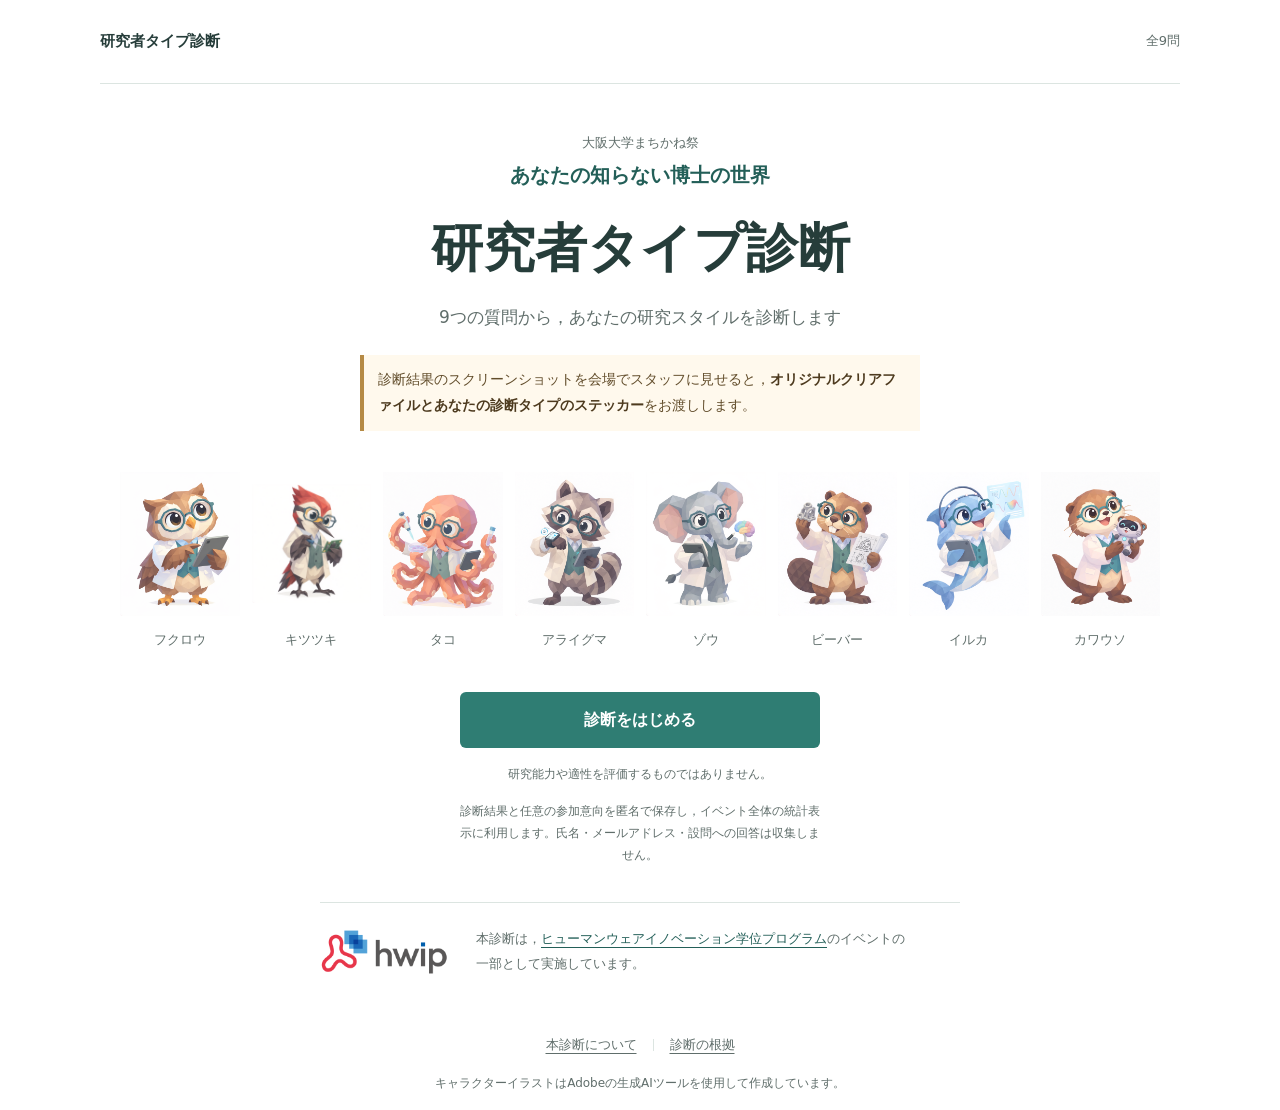
==== index.html @ 33236945 "Add home navigation and venue giveaway notice" ====
<!DOCTYPE html>
<html lang="ja">
  <head>
    <meta charset="UTF-8" />
    <meta name="viewport" content="width=device-width, initial-scale=1" />
    <meta name="description" content="大阪大学まちかね祭「あなたの知らない博士の世界」の研究者タイプ診断。ヒューマンウェアイノベーション学位プログラムのイベントの一部として，9つの質問からあなたの研究スタイルを診断します。" />
    <meta name="theme-color" content="#2f7d73" />
    <title>研究者タイプ診断</title>
    <link rel="stylesheet" href="style.css?v=share2" />
    <script src="config.js?v=humanware-storage1" defer></script>
    <script src="collection.js?v=humanware-storage2" defer></script>
    <script src="script.js?v=share2" defer></script>
  </head>
  <body>
    <a class="skip-link" href="#main-content">本文へ</a>
    <header class="site-header">
      <span class="site-name">研究者タイプ診断</span>
      <span class="header-note">全9問</span>
    </header>
    <main id="main-content" tabindex="-1">
      <section id="start-screen" class="start-screen" aria-labelledby="site-title">
        <div class="start-intro">
          <p class="event-festival">大阪大学まちかね祭</p>
          <p class="event-catch"><span>あなたの知らない</span><span>博士の世界</span></p>
          <h1 id="site-title" tabindex="-1"><span>研究者タイプ</span><span>診断</span></h1>
          <p class="lead"><span>9つの質問から，</span><span>あなたの研究スタイルを診断します</span></p>
          <p class="gift-note">診断結果のスクリーンショットを会場でスタッフに見せると，<strong>オリジナルクリアファイルとあなたの診断タイプのステッカー</strong>をお渡しします。</p>
        </div>
        <div id="character-gallery" class="character-gallery" aria-label="8タイプのキャラクター"></div>
        <div class="start-actions">
          <button class="primary-button" type="button" id="start-button" disabled>診断をはじめる</button>
          <button class="text-button" type="button" id="saved-result-button" hidden>保存した結果を見る</button>
          <p class="quiet-note">研究能力や適性を評価するものではありません。</p>
          <p id="collection-notice" class="quiet-note" hidden>診断結果と任意の参加意向を匿名で保存し，イベント全体の統計表示に利用します。氏名・メールアドレス・設問への回答は収集しません。</p>
        </div>
        <div class="event-affiliation">
          <img class="program-logo" src="assets/images/logo.png" width="800" height="300" alt="ヒューマンウェアイノベーション学位プログラム（HWIP）のロゴ" />
          <p>本診断は，<a href="https://www.hwip.osaka-u.ac.jp/" target="_blank" rel="noopener noreferrer" title="公式サイト（新しいタブで開きます）">ヒューマンウェア<wbr />イノベーション<wbr />学位プログラム</a>のイベントの一部として実施しています。</p>
        </div>
        <noscript><p class="notice">診断にはJavaScriptが必要です。ブラウザの設定で有効にしてください。</p></noscript>
      </section>
      <section id="question-screen" class="question-screen" aria-labelledby="question-title" hidden>
        <div class="question-progress">
          <div class="progress-label"><span>質問</span><span id="question-count">1 / 9</span></div>
          <progress id="question-progress" max="9" value="1" aria-label="質問の進捗"></progress>
        </div>
        <h2 id="question-title" class="question-title" tabindex="-1"></h2>
        <dl id="question-comparison" class="question-comparison" hidden>
          <div class="comparison-item"><dt>A</dt><dd id="statement-a"></dd></div>
          <div class="comparison-item"><dt>B</dt><dd id="statement-b"></dd></div>
        </dl>
        <form id="question-form">
          <fieldset class="answer-fieldset" aria-labelledby="question-title" aria-describedby="question-comparison">
            <legend class="visually-hidden">回答を選択</legend>
            <div id="answer-options" class="answer-options"></div>
          </fieldset>
          <p id="answer-error" class="answer-error" role="alert" hidden>回答を選択してください。</p>
          <div class="question-navigation">
            <button type="button" id="back-button" class="secondary-button">戻る</button>
            <button type="submit" id="next-button" class="primary-button" disabled>次へ</button>
          </div>
        </form>
      </section>
      <section id="interest-screen" class="interest-screen" aria-labelledby="interest-title" hidden>
        <div class="interest-panel">
          <p class="eyebrow">診断結果の前に</p>
          <h2 id="interest-title" tabindex="-1">シンポジウムに来てみたいですか？</h2>
          <p id="interest-note">参加予約・事前登録ではありません。座席の確保をお約束するものではありません。</p>
          <div class="interest-choices" role="group" aria-labelledby="interest-title" aria-describedby="interest-note">
            <button type="button" class="secondary-button" data-interest="yes" aria-pressed="false">行くと思う！</button>
            <button type="button" class="secondary-button" data-interest="no" aria-pressed="false">行かないかも…</button>
          </div>
          <p class="survey-note">回答は任意です。選択するとすぐに診断結果が表示されます。</p>
        </div>
      </section>
      <section id="result-screen" class="result-screen" aria-labelledby="result-title" hidden>
        <div class="result-heading">
          <p class="eyebrow">あなたの研究者タイプ</p>
          <p id="result-code" class="result-code"></p>
          <h2 id="result-title" tabindex="-1"></h2>
          <p class="screenshot-note">シールのお渡し用に，結果を<br />スクリーンショットで保存してください。</p>
        </div>
        <div class="result-body">
          <div class="result-portrait"><img id="result-image" alt="" width="480" height="560" /></div>
          <div class="result-details">
            <p id="result-catch" class="result-catch" hidden></p>
            <p id="result-description" class="result-description"></p>
            <dl id="result-axes" class="result-axes" aria-label="3軸の判定結果"></dl>
            <p class="percentage-note">割合は回答得点から換算した傾向の目安です。能力や適性，診断の確率を表すものではありません。</p>
            <p id="result-storage-status" class="storage-status" role="status"></p>
            <button type="button" id="restart-button" class="secondary-button">もう一度診断する</button>
            <button type="button" id="share-result-button" class="secondary-button">友達に結果をシェア</button>
            <p id="share-status" class="storage-status" role="status" aria-live="polite"></p>
            <button type="button" id="home-button" class="text-button">トップページに戻る</button>
          </div>
        </div>
        <section class="venue-section" aria-labelledby="venue-title">
          <div class="venue-inner">
            <p class="eyebrow">会場でもっと楽しもう</p>
            <h3 id="venue-title">詳しい結果は、会場で。</h3>
            <p>ここでは、あなたのタイプを簡単にご紹介しています。診断結果の詳しい内容は、会場でチェック！</p>
            <p class="gift-note venue-gift-note"><strong>診断結果のスクリーンショットを会場でスタッフに見せると，オリジナルクリアファイルとあなたの診断タイプのステッカーをお渡しします。</strong></p>
            <p>みなさんの研究者タイプの集計結果も，会場で紹介する予定です。</p>
            <p id="collection-status" class="storage-status" role="status" hidden></p>
            <button id="collection-retry" type="button" class="text-button" hidden>保存を再試行</button>
          </div>
        </section>
      </section>
    </main>
    <footer class="site-footer">
      <button class="text-button" type="button" data-about="about-title" disabled>本診断について</button>
      <span class="footer-divider" aria-hidden="true"></span>
      <button class="text-button" type="button" data-about="references-title" disabled>診断の根拠</button>
      <p class="ai-credit">キャラクターイラストはAdobeの生成AIツールを使用して作成しています。</p>
    </footer>
    <dialog id="about-dialog" class="about-dialog" aria-labelledby="about-title">
      <div class="dialog-toolbar">
        <span>本診断について</span>
        <form method="dialog"><button class="secondary-button close-button" autofocus>閉じる</button></form>
      </div>
      <div class="about-content">
        <h2 id="about-title" tabindex="-1">本診断について</h2>
        <p>本診断は，研究活動や個人の行動傾向に関する先行研究の考え方を参考に，本イベントのために独自に作成した研究者タイプ診断です。質問文は，研究経験がなくても場面を想像しやすいように独自に作成しており，原論文の質問文の転載・翻訳や，既存の心理尺度をそのまま使用したものではありません。</p>
        <p>各質問への回答には，中立の選択肢を設けない6件法による評定を採用しています。診断結果は，研究スタイルの傾向を楽しみながら考えるためのものであり，研究能力や研究者としての適性を評価するものではありません。</p>
        <p>この質問文・採点方法・8タイプの分類について，心理尺度としての信頼性・妥当性は検証していません。</p>
        <h3>3つの軸</h3>
        <dl id="about-axes" class="about-axes"></dl>
        <p>計画と試行錯誤，原理追究と社会応用は，どちらも併せ持つことができます。本診断ではイベント用に簡略化し，今回の回答で相対的にどちら寄りかを表示しています。</p>
        <h3>判定方法</h3>
        <p>各軸3問の合計得点で判定します。第1軸のQ2のみ「7 − 回答値」に逆転します。各軸の合計が3〜10点の場合はI・P・F，11〜18点の場合はC・E・Aです。</p>
        <h3>割合の見方</h3>
        <p>各軸の合計得点（3〜18点）を0〜100%に換算しています。C・E・A側の割合は「（合計得点 − 3）÷ 15 × 100」を四捨五入した値，I・P・F側は残りの割合です。例えば10点ならI・P・F側が53%，11点ならC・E・A側が53%になります。</p>
        <p>割合は今回の回答に基づく傾向の目安です。他の参加者との比較，能力・適性の高さ，診断の正しさの確率を示すものではありません。</p>
        <h3>キャラクターについて</h3>
        <p>実際の動物の特徴・習性を参考に，イベント用のキャラクターとして各研究スタイルに対応づけています。動物の習性と研究スタイルが科学的に完全一致するという意味ではありません。</p>
        <p>掲載している8種類の動物キャラクターのイラストは，Adobeの生成AIツールを使用して作成しています。</p>
        <h3>回答の取り扱い</h3>
        <p>採点はこのブラウザ内で行います。診断が終わると3軸の合計得点をこのブラウザに保存し，同じ端末・ブラウザで再び開いたときに結果を表示します。個々の回答や回答途中の内容は保存しません。</p>
        <p>保存するのは最新の診断結果1件です。再診断を途中でやめても，前回の結果は残ります。</p>
        <p>別の端末やブラウザには引き継がれません。ブラウザのデータ削除やプライベートブラウズなどにより，結果が失われることがあります。</p>
        <p id="collection-privacy">診断結果のタイプと3軸の得点は，参加意向とともに個人を特定できない形で保存し，会場内の統計表示に利用します。氏名やメールアドレス等の個人情報は収集しません。</p>
        <section aria-labelledby="references-title">
          <h3 id="references-title" tabindex="-1">診断の根拠・参考文献</h3>
          <p>以下は，質問を考える際に参考にした研究です。本診断の質問文・採点方法・8タイプの分類が，これらの研究で検証されたことを意味するものではありません。</p>
          <ul id="reference-list" class="reference-list"></ul>
        </section>
      </div>
    </dialog>
  </body>
</html>
---- style.css ----
:root {
  color-scheme: light;
  --color-ink: #263d3a;
  --color-muted: #606e6b;
  --color-paper: #ffffff;
  --color-line: #dce5e1;
  /* 暫定の配色。メインカラー決定後はここを変更する。 */
  --color-accent: #2f7d73;
  --color-accent-dark: #235f58;
  --color-accent-light: #eef6f3;
  --color-warm: #faf4ec;
  --color-rose: #f8eef0;
  --color-error: #a23232;
  font-family: "Hiragino Sans", "Yu Gothic", "YuGothic", "Meiryo", system-ui, sans-serif;
  font-size: 16px;
  letter-spacing: 0;
  line-height: 1.7;
  color: var(--color-ink);
  background: var(--color-paper);
}

* {
  box-sizing: border-box;
}

[hidden] {
  display: none !important;
}

body {
  margin: 0;
  min-height: 100vh;
  min-height: 100svh;
  display: flex;
  flex-direction: column;
}

button, input {
  font: inherit;
}

button {
  cursor: pointer;
  touch-action: manipulation;
}

button:disabled {
  cursor: not-allowed;
}

button, h1, h2, h3, p, dd {
  overflow-wrap: anywhere;
}

img {
  display: block;
  max-width: 100%;
}

h1, h2, h3, p, figure, dl, dd {
  margin: 0;
}

:focus-visible {
  outline: 3px solid var(--color-accent);
  outline-offset: 5px;
}

[tabindex="-1"]:focus {
  outline: none;
}

.visually-hidden {
  position: absolute;
  width: 1px;
  height: 1px;
  padding: 0;
  margin: -1px;
  overflow: hidden;
  clip-path: inset(50%);
  white-space: nowrap;
  border: 0;
}

.skip-link {
  position: fixed;
  top: 8px;
  left: 12px;
  z-index: 10;
  transform: translateY(-150%);
  padding: 10px 16px;
  background: white;
  color: var(--color-ink);
}

.skip-link:focus {
  transform: translateY(0);
}

.site-header {
  width: min(100% - 40px, 1080px);
  margin-inline: auto;
  min-height: 72px;
  display: flex;
  align-items: center;
  justify-content: space-between;
  gap: 16px;
  border-bottom: 1px solid var(--color-line);
}

.site-name {
  font-size: 0.9375rem;
  font-weight: 700;
}

.header-note {
  color: var(--color-muted);
  font-size: 0.8125rem;
  white-space: nowrap;
}

main {
  flex: 1;
}

.start-screen {
  width: min(100% - 40px, 1040px);
  margin-inline: auto;
  padding-block: 36px 30px;
  text-align: center;
}

.event-festival {
  color: var(--color-muted);
  font-size: 0.8125rem;
}

.event-catch {
  margin: 4px 0 20px;
  color: var(--color-accent-dark);
  font-size: 1.0625rem;
  font-weight: 700;
  line-height: 1.7;
}

.event-catch span {
  display: inline-block;
}

.event-affiliation {
  display: flex;
  flex-direction: column;
  align-items: center;
  gap: 16px;
  max-width: 640px;
  margin: 28px auto 0;
  padding-top: 24px;
  border-top: 1px solid var(--color-line);
}

.program-logo {
  flex: none;
  width: 128px;
  height: 48px;
  object-fit: contain;
}

.event-affiliation p {
  min-width: 0;
  max-width: 440px;
  color: var(--color-muted);
  font-size: 0.8125rem;
  line-height: 1.9;
}

.event-affiliation a {
  color: var(--color-accent-dark);
  text-underline-offset: 4px;
}

.event-affiliation a:hover {
  text-decoration-thickness: 2px;
}

.eyebrow {
  margin-bottom: 12px;
  color: var(--color-accent-dark);
  font-size: 0.875rem;
  font-weight: 700;
}

h1 {
  font-size: 2rem;
  line-height: 1.4;
  font-weight: 800;
}

h1 span {
  display: inline-block;
}

.lead {
  max-width: 540px;
  margin: 16px auto 0;
  font-size: 1rem;
  color: var(--color-muted);
  line-height: 1.9;
}

.lead span {
  display: block;
}

.gift-note {
  max-width: 560px;
  margin: 22px auto 0;
  padding: 12px 14px;
  border-left: 4px solid #b58a45;
  background: #fff9ed;
  color: #624d2b;
  font-size: 0.875rem;
  line-height: 1.85;
  text-align: left;
}

.gift-note strong {
  color: #4d3a1e;
}

.character-gallery {
  display: grid;
  grid-template-columns: repeat(4, minmax(0, 1fr));
  gap: 20px 8px;
  margin: 28px auto 32px;
}

.character {
  min-width: 0;
}

.character img {
  width: 100%;
  height: auto;
  aspect-ratio: 4 / 5;
  object-fit: contain;
}

.character figcaption {
  margin-top: 6px;
  color: var(--color-muted);
  font-size: 0.75rem;
  line-height: 1.5;
}

.start-actions {
  max-width: 360px;
  margin-inline: auto;
}

.primary-button, .secondary-button {
  min-height: 52px;
  padding: 12px 20px;
  border: 1px solid transparent;
  border-radius: 6px;
  font-weight: 700;
  line-height: 1.5;
  transition: background-color 140ms ease, border-color 140ms ease;
}

.primary-button {
  background: var(--color-accent);
  color: #fff;
}

.primary-button:not(:disabled):hover {
  background: var(--color-accent-dark);
}

.primary-button:disabled {
  background: #e7ece9;
  border-color: #dce3df;
  color: #737e78;
}

.start-actions .primary-button {
  width: 100%;
  min-height: 56px;
}

.secondary-button {
  border-color: var(--color-line);
  background: white;
  color: var(--color-ink);
}

.secondary-button:hover {
  background: var(--color-accent-light);
  border-color: var(--color-accent);
}

.quiet-note {
  margin-top: 16px;
  color: var(--color-muted);
  font-size: 0.75rem;
  line-height: 1.8;
}

.notice {
  margin-top: 20px;
  color: var(--color-error);
}

.question-screen {
  width: min(100% - 40px, 600px);
  margin: 28px auto 40px;
}

.question-progress {
  margin-bottom: 24px;
}

.progress-label {
  display: flex;
  justify-content: space-between;
  gap: 16px;
  margin-bottom: 10px;
  font-size: 0.875rem;
  color: var(--color-muted);
}

#question-count {
  font-variant-numeric: tabular-nums;
  color: var(--color-accent-dark);
  font-weight: 700;
}

progress {
  appearance: none;
  display: block;
  width: 100%;
  height: 5px;
  overflow: hidden;
  border: 0;
  border-radius: 0;
  background: #e9efec;
  color: var(--color-accent);
}

progress::-webkit-progress-bar {
  background: #e9efec;
}

progress::-webkit-progress-value {
  background: var(--color-accent);
}

progress::-moz-progress-bar {
  background: var(--color-accent);
}

.question-title {
  font-size: 1.1875rem;
  line-height: 1.85;
  font-weight: 700;
  margin-bottom: 24px;
  text-wrap: balance;
}

.question-comparison {
  display: grid;
  gap: 14px;
  padding: 18px 0;
  margin: -6px 0 24px;
  border-block: 1px solid var(--color-line);
}

.comparison-item {
  display: grid;
  grid-template-columns: 28px minmax(0, 1fr);
  gap: 12px;
  align-items: start;
}

.comparison-item dt {
  display: grid;
  place-items: center;
  width: 28px;
  min-height: 28px;
  background: var(--color-accent-light);
  color: var(--color-accent-dark);
  font-size: 0.875rem;
  font-weight: 800;
}

.comparison-item:nth-child(2) dt {
  background: var(--color-rose);
  color: #7e465a;
}

.comparison-item dd {
  font-size: 0.9375rem;
  line-height: 1.85;
}

.answer-fieldset {
  border: 0;
  margin: 0;
  padding: 0;
  min-width: 0;
}

.answer-options {
  display: grid;
  gap: 8px;
}

.answer-option {
  position: relative;
  display: grid;
  grid-template-columns: 18px 14px minmax(0, 1fr) 36px;
  align-items: center;
  gap: 10px;
  min-height: 54px;
  padding: 11px 14px;
  border: 1px solid var(--color-line);
  border-radius: 6px;
  cursor: pointer;
  background: white;
}

.answer-option:hover {
  border-color: var(--color-accent);
}

.answer-option:has(input:checked) {
  border-color: var(--color-accent);
  box-shadow: inset 0 0 0 1px var(--color-accent);
  background: var(--color-accent-light);
}

.answer-option:has(input:focus-visible) {
  outline: 3px solid var(--color-accent);
  outline-offset: 3px;
}

.answer-option input {
  width: 18px;
  height: 18px;
  margin: 0;
  accent-color: var(--color-accent);
}

.answer-option input:focus-visible {
  outline: none;
}

.answer-value {
  color: var(--color-muted);
  font-size: 0.8125rem;
  font-variant-numeric: tabular-nums;
}

.answer-label {
  font-size: 0.9375rem;
  line-height: 1.6;
}

.answer-state {
  visibility: hidden;
  color: var(--color-accent-dark);
  font-size: 0.6875rem;
  font-weight: 700;
}

input:checked ~ .answer-state {
  visibility: visible;
}

.answer-error {
  margin-top: 14px;
  color: var(--color-error);
}

.question-navigation {
  display: grid;
  grid-template-columns: minmax(0, 1fr) minmax(0, 1.5fr);
  gap: 12px;
  margin-top: 24px;
}

.interest-screen {
  min-height: min(72vh, 620px);
  display: grid;
  place-items: center;
  padding: 40px 20px;
  background: var(--color-warm);
  border-block: 1px solid #eee6d9;
}

.interest-panel {
  width: min(100%, 560px);
  text-align: center;
}

.interest-panel h2 {
  margin-top: 8px;
  font-size: clamp(1.4rem, 6vw, 2rem);
  line-height: 1.5;
}

.interest-panel > p:not(.eyebrow) {
  margin-top: 16px;
  color: var(--color-muted);
  line-height: 1.8;
}

.interest-panel .interest-choices {
  margin-top: 28px;
}

.interest-panel .survey-note {
  margin-top: 14px;
  font-size: 0.8125rem;
}

.result-screen {
  padding-top: 28px;
}

.result-heading {
  padding-inline: 20px;
  text-align: center;
}

.result-heading .eyebrow {
  margin-bottom: 6px;
}

.result-code {
  color: var(--color-accent-dark);
  font-size: 1.0625rem;
  font-weight: 700;
}

.result-heading h2 {
  font-size: 1.75rem;
  line-height: 1.5;
  margin-top: 2px;
}

.result-body {
  width: min(100% - 40px, 880px);
  margin: 12px auto 36px;
}

.result-portrait {
  width: min(100%, 280px);
  margin-inline: auto;
}

.result-portrait img {
  width: 100%;
  height: auto;
  aspect-ratio: 6 / 7;
  object-fit: contain;
}

.result-details {
  max-width: 460px;
  margin-inline: auto;
}

.result-description {
  margin-top: 16px;
  font-size: 1.0625rem;
  line-height: 1.9;
}

.result-catch {
  margin-top: 16px;
  font-size: 1.125rem;
  font-weight: 700;
}

.result-axes {
  display: grid;
  gap: 16px;
  margin: 24px 0 16px;
}

.axis-label {
  margin-bottom: 7px;
  font-size: 0.75rem;
  color: var(--color-muted);
}

.axis-poles {
  display: grid;
  grid-template-columns: repeat(2, minmax(0, 1fr));
  gap: 8px;
}

.axis-pole {
  display: grid;
  grid-template-columns: auto minmax(0, 1fr) auto;
  align-items: center;
  gap: 4px;
  min-height: 44px;
  padding: 8px;
  background: #f5f6f5;
  border: 1px solid transparent;
  color: var(--color-muted);
  font-size: 0.8125rem;
}

.axis-pole.is-selected {
  color: var(--color-accent-dark);
  border-color: var(--color-accent);
  background: var(--color-accent-light);
  font-weight: 700;
}

.axis-code {
  font-size: 0.875rem;
}

.axis-percent {
  font-size: 0.875rem;
  font-variant-numeric: tabular-nums;
  white-space: nowrap;
}

.axis-bar {
  position: relative;
  display: flex;
  height: 8px;
  margin-top: 8px;
  overflow: hidden;
  background: var(--color-line);
}

.axis-bar::after {
  content: "";
  position: absolute;
  left: 50%;
  top: 0;
  width: 2px;
  height: 100%;
  background: white;
  transform: translateX(-50%);
}

.axis-segment {
  position: absolute;
  top: 0;
  height: 100%;
  background: #d9e2df;
}

.axis-segment.is-selected {
  background: var(--color-accent);
}

.percentage-note {
  margin-bottom: 24px;
  color: var(--color-muted);
  font-size: 0.75rem;
  line-height: 1.8;
}

.result-details > button {
  width: 100%;
}

.storage-status {
  margin: 0 0 12px;
  color: var(--color-muted);
  font-size: 0.8125rem;
  line-height: 1.8;
}

.storage-status.is-error {
  color: var(--color-error);
}

#saved-result-button {
  display: block;
  margin: 8px auto 0;
}

.venue-section {
  padding: 30px 20px 34px;
  background: var(--color-warm);
  border-block: 1px solid #eee6d9;
}

.venue-inner {
  max-width: 680px;
  margin-inline: auto;
}

.venue-section .eyebrow {
  color: #806335;
  font-size: 0.75rem;
  margin-bottom: 6px;
}

.venue-section h3 {
  font-size: 1.25rem;
  line-height: 1.6;
  margin-bottom: 14px;
}

.venue-section p:not(.eyebrow) {
  font-size: 0.9375rem;
  line-height: 1.9;
}

.venue-section p + p {
  margin-top: 12px;
}

.venue-section .venue-gift-note {
  margin-top: 18px;
}

.symposium-interest {
  margin-top: 28px;
  padding-top: 24px;
  border-top: 1px solid #e2d9cd;
}

.symposium-interest h4 {
  margin: 0 0 10px;
  font-size: 1.0625rem;
}

.screenshot-note {
  max-width: 460px;
  margin: 12px auto 0;
  font-size: 0.8125rem;
  color: var(--color-muted);
}

.interest-choices {
  display: grid;
  grid-template-columns: repeat(2, minmax(0, 1fr));
  gap: 12px;
  margin-top: 20px;
}

.interest-choices button {
  padding-inline: 8px;
  font-size: 0.9375rem;
}

.interest-choices button[aria-pressed="true"] {
  background: var(--color-accent-light);
  border-color: var(--color-accent);
  box-shadow: inset 0 0 0 1px var(--color-accent);
}

.interest-choices button:disabled {
  opacity: 0.65;
}

#collection-status {
  margin-top: 16px;
}

.venue-section .survey-note {
  margin-top: 8px;
  color: var(--color-muted);
  font-size: 0.75rem;
}

.site-footer {
  min-height: 88px;
  display: flex;
  flex-wrap: wrap;
  justify-content: center;
  align-items: center;
  gap: 6px 14px;
  padding: 16px 20px;
}

.text-button {
  min-height: 44px;
  border: 0;
  padding: 8px 2px;
  color: var(--color-muted);
  background: transparent;
  font-size: 0.8125rem;
  text-decoration: underline;
  text-underline-offset: 4px;
}

.ai-credit {
  flex-basis: 100%;
  margin: 0;
  color: var(--color-muted);
  font-size: 0.75rem;
  line-height: 1.8;
  text-align: center;
}

.text-button:hover {
  color: var(--color-accent-dark);
}

.footer-divider {
  width: 1px;
  height: 12px;
  background: var(--color-line);
}

.dialog-open {
  overflow: hidden;
}

.about-dialog {
  width: min(100% - 24px, 720px);
  max-height: calc(100% - 40px);
  max-height: calc(100dvh - 40px);
  border: 1px solid var(--color-line);
  border-radius: 8px;
  padding: 0;
  color: var(--color-ink);
  background: white;
  overscroll-behavior: contain;
  scroll-padding-top: 84px;
}

.about-dialog::backdrop {
  background: rgb(27 42 39 / 45%);
}

.dialog-toolbar {
  position: sticky;
  top: 0;
  z-index: 1;
  display: flex;
  align-items: center;
  justify-content: space-between;
  gap: 16px;
  padding: 12px 20px;
  border-bottom: 1px solid var(--color-line);
  background: white;
  font-size: 0.875rem;
  font-weight: 700;
}

.close-button {
  min-height: 44px;
  padding: 8px 14px;
  font-size: 0.875rem;
}

.about-content {
  padding: 24px 20px 32px;
}

.about-content h2 {
  font-size: 1.375rem;
  line-height: 1.6;
  margin-bottom: 18px;
}

.about-content h3 {
  font-size: 1.0625rem;
  margin: 28px 0 12px;
}

.about-content p, .about-axes {
  font-size: 0.9375rem;
  line-height: 1.95;
}

.about-content p + p {
  margin-top: 16px;
}

.about-axes {
  display: grid;
  gap: 18px;
}

.about-axes dt {
  font-weight: 700;
  margin-bottom: 4px;
}

.about-axes dd + dd {
  margin-top: 6px;
}

.reference-list {
  margin: 18px 0 0;
  padding: 0;
  list-style: none;
}

.reference-list li {
  padding-block: 16px;
  border-top: 1px solid var(--color-line);
  overflow-wrap: anywhere;
}

.reference-axis {
  color: var(--color-accent-dark);
  font-size: 0.8125rem;
  font-weight: 700;
}

.reference-list p {
  margin-top: 6px;
  font-size: 0.875rem;
}

.reference-link {
  display: inline-flex;
  align-items: center;
  min-height: 44px;
  color: var(--color-accent-dark);
  font-size: 0.8125rem;
  text-underline-offset: 4px;
}

@media (min-width: 720px) {
  .site-header {
    min-height: 84px;
  }

  .start-screen {
    padding-top: 48px;
  }

  .event-catch {
    font-size: 1.25rem;
  }

  .event-affiliation {
    flex-direction: row;
    gap: 28px;
    margin-top: 36px;
    text-align: left;
  }

  h1 {
    font-size: 3.25rem;
  }

  .lead {
    font-size: 1.0625rem;
  }

  .lead span {
    display: inline;
  }

  .character-gallery {
    grid-template-columns: repeat(8, minmax(0, 1fr));
    gap: 12px;
    margin-block: 38px 42px;
  }

  .character figcaption {
    font-size: 0.8125rem;
    margin-top: 12px;
  }

  .question-screen {
    margin-top: 40px;
  }

  .question-title {
    font-size: 1.375rem;
  }

  .answer-label {
    font-size: 1rem;
  }

  .result-screen {
    padding-top: 36px;
  }

  .result-heading h2 {
    font-size: 2rem;
  }

  .result-body {
    display: grid;
    grid-template-columns: minmax(0, 1fr) minmax(0, 1fr);
    gap: 48px;
    align-items: center;
    margin-block: 24px 48px;
  }

  .result-portrait {
    width: 100%;
    max-width: 380px;
  }

  .result-description {
    margin-top: 0;
  }

  .venue-section {
    padding-block: 36px;
  }

  .about-content {
    padding: 28px 36px 40px;
  }
}

@media (prefers-reduced-motion: reduce) {
  *, *::before, *::after {
    transition: none !important;
  }
}
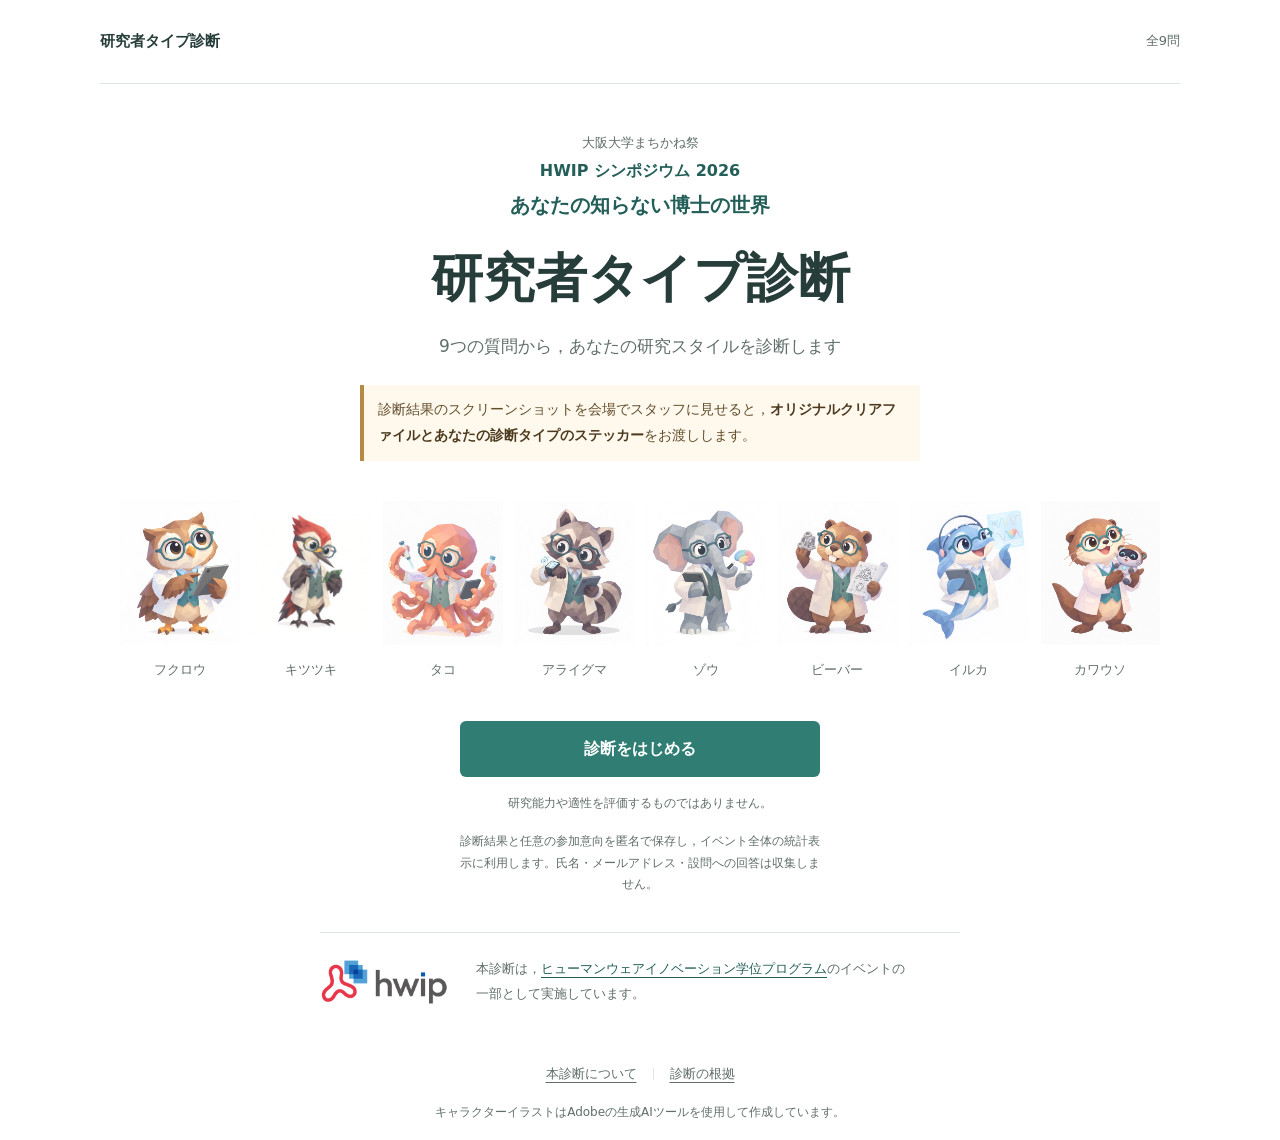
==== commit 778335a5: "Add HWIP symposium title to home" ====
--- a/index.html
+++ b/index.html
@@ -6,7 +6,7 @@
     <meta name="description" content="大阪大学まちかね祭「あなたの知らない博士の世界」の研究者タイプ診断。ヒューマンウェアイノベーション学位プログラムのイベントの一部として，9つの質問からあなたの研究スタイルを診断します。" />
     <meta name="theme-color" content="#2f7d73" />
     <title>研究者タイプ診断</title>
-    <link rel="stylesheet" href="style.css?v=share2" />
+    <link rel="stylesheet" href="style.css?v=share3" />
     <script src="config.js?v=humanware-storage1" defer></script>
     <script src="collection.js?v=humanware-storage2" defer></script>
     <script src="script.js?v=share2" defer></script>
@@ -21,6 +21,7 @@
       <section id="start-screen" class="start-screen" aria-labelledby="site-title">
         <div class="start-intro">
           <p class="event-festival">大阪大学まちかね祭</p>
+          <p class="event-title">HWIP シンポジウム 2026</p>
           <p class="event-catch"><span>あなたの知らない</span><span>博士の世界</span></p>
           <h1 id="site-title" tabindex="-1"><span>研究者タイプ</span><span>診断</span></h1>
           <p class="lead"><span>9つの質問から，</span><span>あなたの研究スタイルを診断します</span></p>
--- a/style.css
+++ b/style.css
@@ -135,6 +135,14 @@
   font-size: 0.8125rem;
 }
 
+.event-title {
+  margin-top: 4px;
+  color: var(--color-accent-dark);
+  font-size: 1rem;
+  font-weight: 800;
+  line-height: 1.6;
+}
+
 .event-catch {
   margin: 4px 0 20px;
   color: var(--color-accent-dark);
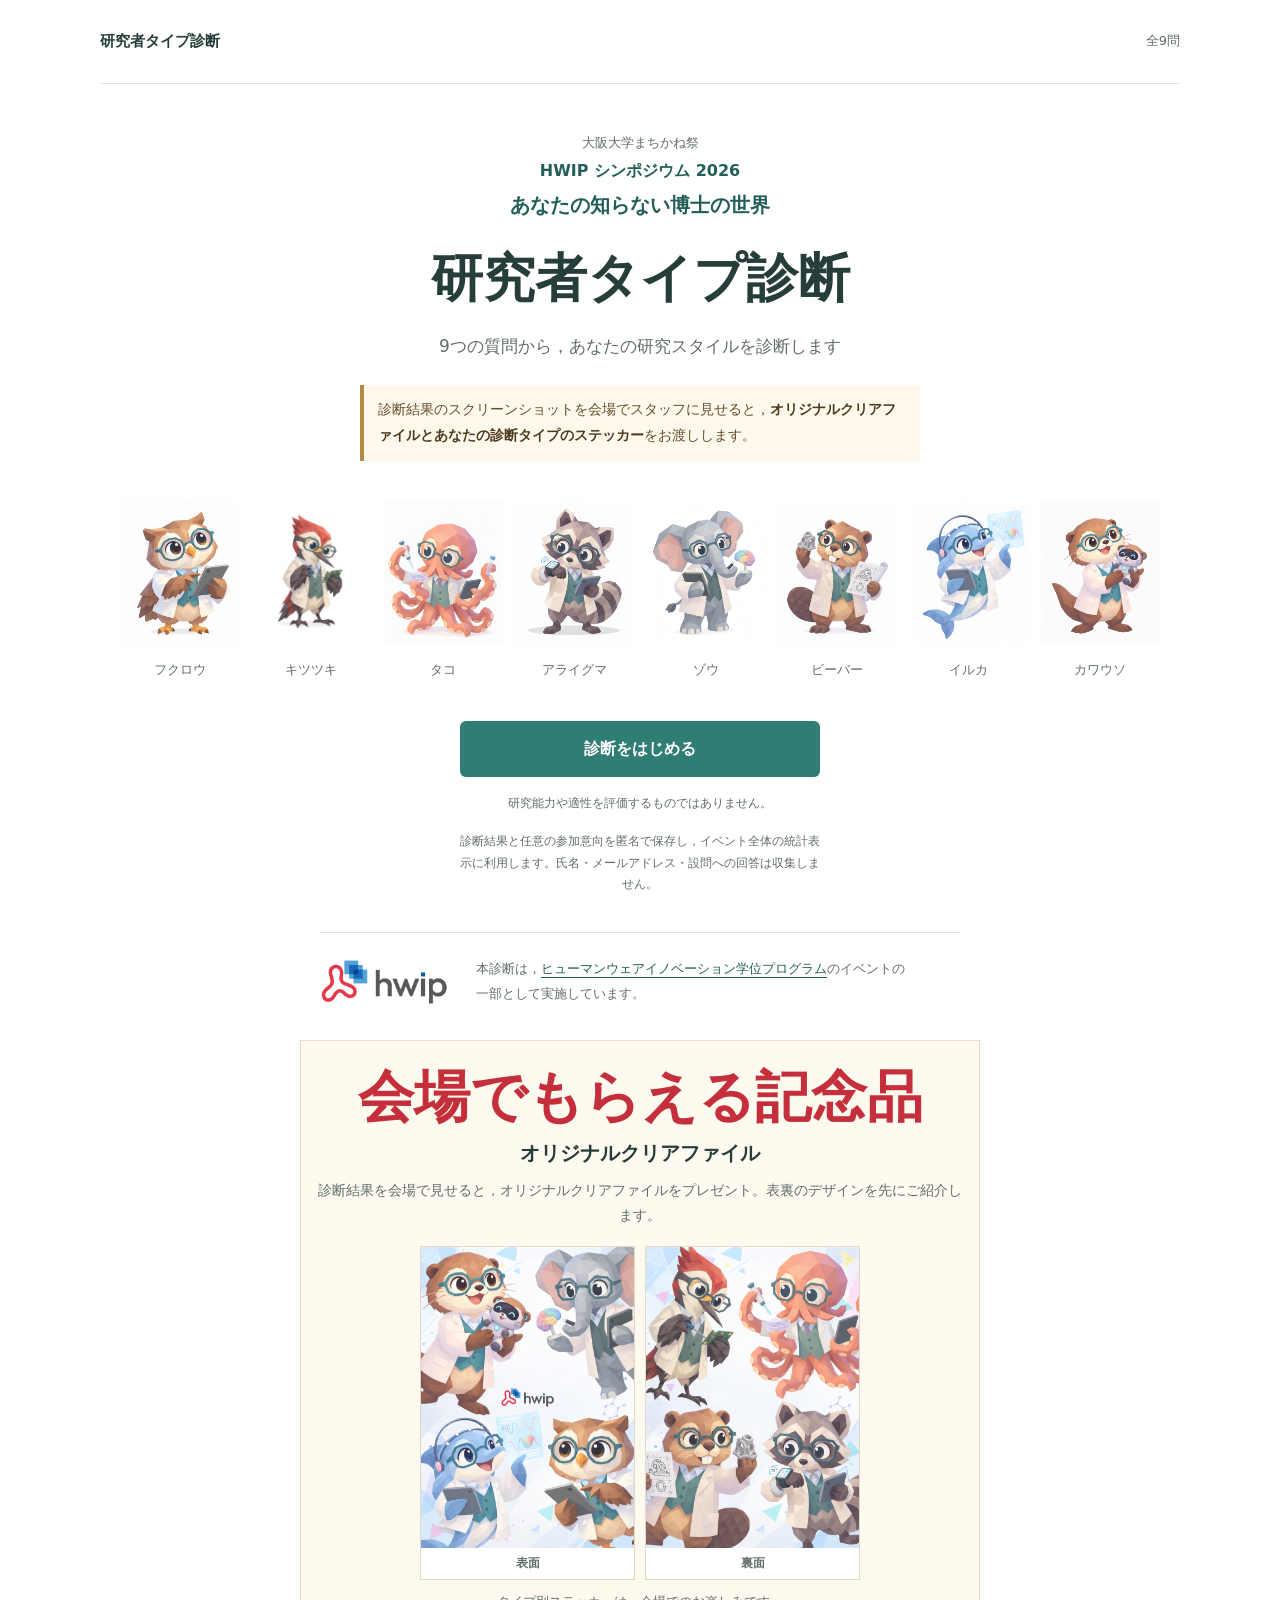
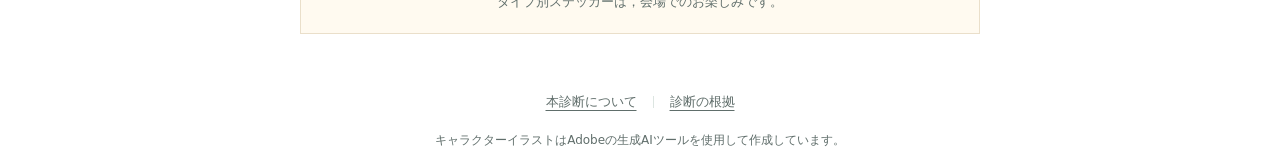
==== commit 9614ebaf: "Highlight clear file and symposium links" ====
--- a/index.html
+++ b/index.html
@@ -6,7 +6,7 @@
     <meta name="description" content="大阪大学まちかね祭「あなたの知らない博士の世界」の研究者タイプ診断。ヒューマンウェアイノベーション学位プログラムのイベントの一部として，9つの質問からあなたの研究スタイルを診断します。" />
     <meta name="theme-color" content="#2f7d73" />
     <title>研究者タイプ診断</title>
-    <link rel="stylesheet" href="style.css?v=share3" />
+    <link rel="stylesheet" href="style.css?v=share4-file" />
     <script src="config.js?v=humanware-storage1" defer></script>
     <script src="collection.js?v=humanware-storage2" defer></script>
     <script src="script.js?v=share2" defer></script>
@@ -38,6 +38,22 @@
           <img class="program-logo" src="assets/images/logo.png" width="800" height="300" alt="ヒューマンウェアイノベーション学位プログラム（HWIP）のロゴ" />
           <p>本診断は，<a href="https://www.hwip.osaka-u.ac.jp/" target="_blank" rel="noopener noreferrer" title="公式サイト（新しいタブで開きます）">ヒューマンウェア<wbr />イノベーション<wbr />学位プログラム</a>のイベントの一部として実施しています。</p>
         </div>
+        <section class="file-showcase" aria-labelledby="file-showcase-title">
+          <p class="eyebrow">会場でもらえる記念品</p>
+          <h2 id="file-showcase-title">オリジナルクリアファイル</h2>
+          <p>診断結果を会場で見せると，オリジナルクリアファイルをプレゼント。表裏のデザインを先にご紹介します。</p>
+          <div class="file-showcase-visuals">
+            <figure>
+              <img src="assets/images/file_omote.png" alt="オリジナルクリアファイル 表面" width="1414" height="2000" />
+              <figcaption>表面</figcaption>
+            </figure>
+            <figure>
+              <img src="assets/images/file_ura.png" alt="オリジナルクリアファイル 裏面" width="1414" height="2000" />
+              <figcaption>裏面</figcaption>
+            </figure>
+          </div>
+          <p class="file-showcase-note">タイプ別ステッカーは，会場でのお楽しみです。</p>
+        </section>
         <noscript><p class="notice">診断にはJavaScriptが必要です。ブラウザの設定で有効にしてください。</p></noscript>
       </section>
       <section id="question-screen" class="question-screen" aria-labelledby="question-title" hidden>
@@ -98,7 +114,8 @@
         <section class="venue-section" aria-labelledby="venue-title">
           <div class="venue-inner">
             <p class="eyebrow">会場でもっと楽しもう</p>
-            <h3 id="venue-title">詳しい結果は、会場で。</h3>
+          <h3 id="venue-title">詳しい結果は、会場で。</h3>
+          <a class="event-link" href="https://www.hwip.osaka-u.ac.jp/symposium2026/"><span>HWIPシンポジウム2026 特設ページを見る</span><span aria-hidden="true">→</span></a>
             <p>ここでは、あなたのタイプを簡単にご紹介しています。診断結果の詳しい内容は、会場でチェック！</p>
             <p class="gift-note venue-gift-note"><strong>診断結果のスクリーンショットを会場でスタッフに見せると，オリジナルクリアファイルとあなたの診断タイプのステッカーをお渡しします。</strong></p>
             <p>みなさんの研究者タイプの集計結果も，会場で紹介する予定です。</p>
--- a/style.css
+++ b/style.css
@@ -190,6 +190,67 @@
   text-decoration-thickness: 2px;
 }
 
+.file-showcase {
+  max-width: 680px;
+  margin: 34px auto 0;
+  padding: 24px 16px 20px;
+  border: 1px solid #eadfca;
+  background: #fffaf0;
+  text-align: center;
+}
+
+.file-showcase .eyebrow {
+  margin-bottom: 8px;
+  color: #c52f3b;
+  font-size: clamp(2.25rem, 9vw, 3.5rem);
+  line-height: 1.15;
+  letter-spacing: 0;
+}
+
+.file-showcase h2 {
+  font-size: 1.25rem;
+  line-height: 1.5;
+}
+
+.file-showcase > p:not(.eyebrow) {
+  margin: 10px auto 0;
+  color: var(--color-muted);
+  font-size: 0.875rem;
+  line-height: 1.8;
+}
+
+.file-showcase-visuals {
+  display: grid;
+  grid-template-columns: repeat(2, minmax(0, 1fr));
+  gap: 10px;
+  max-width: 440px;
+  margin: 18px auto 0;
+}
+
+.file-showcase-visuals figure {
+  min-width: 0;
+  margin: 0;
+  border: 1px solid #e5d9c6;
+  background: white;
+}
+
+.file-showcase-visuals img {
+  display: block;
+  width: 100%;
+  height: auto;
+}
+
+.file-showcase-visuals figcaption {
+  padding: 5px 4px;
+  color: var(--color-muted);
+  font-size: 0.75rem;
+  font-weight: 700;
+}
+
+.file-showcase-note {
+  font-size: 0.8125rem !important;
+}
+
 .eyebrow {
   margin-bottom: 12px;
   color: var(--color-accent-dark);
@@ -717,6 +778,43 @@
   font-size: 1.25rem;
   line-height: 1.6;
   margin-bottom: 14px;
+}
+
+.event-link {
+  display: flex;
+  align-items: center;
+  justify-content: space-between;
+  gap: 12px;
+  min-height: 58px;
+  margin: 18px 0 20px;
+  padding: 14px 18px;
+  border: 2px solid var(--color-accent-dark);
+  border-radius: 8px;
+  color: white;
+  background: var(--color-accent);
+  font-size: 1rem;
+  font-weight: 800;
+  text-decoration: none;
+  box-shadow: 0 4px 0 rgb(47 125 115 / 22%);
+  transition: transform 160ms ease, background-color 160ms ease, box-shadow 160ms ease;
+}
+
+.event-link:hover {
+  color: white;
+  background: var(--color-accent-dark);
+  transform: translateY(-2px);
+  box-shadow: 0 6px 0 rgb(47 125 115 / 22%);
+}
+
+.event-link:focus-visible {
+  outline: 3px solid #d6a944;
+  outline-offset: 3px;
+}
+
+.event-link span:last-child {
+  flex: 0 0 auto;
+  font-size: 1.5rem;
+  line-height: 1;
 }
 
 .venue-section p:not(.eyebrow) {
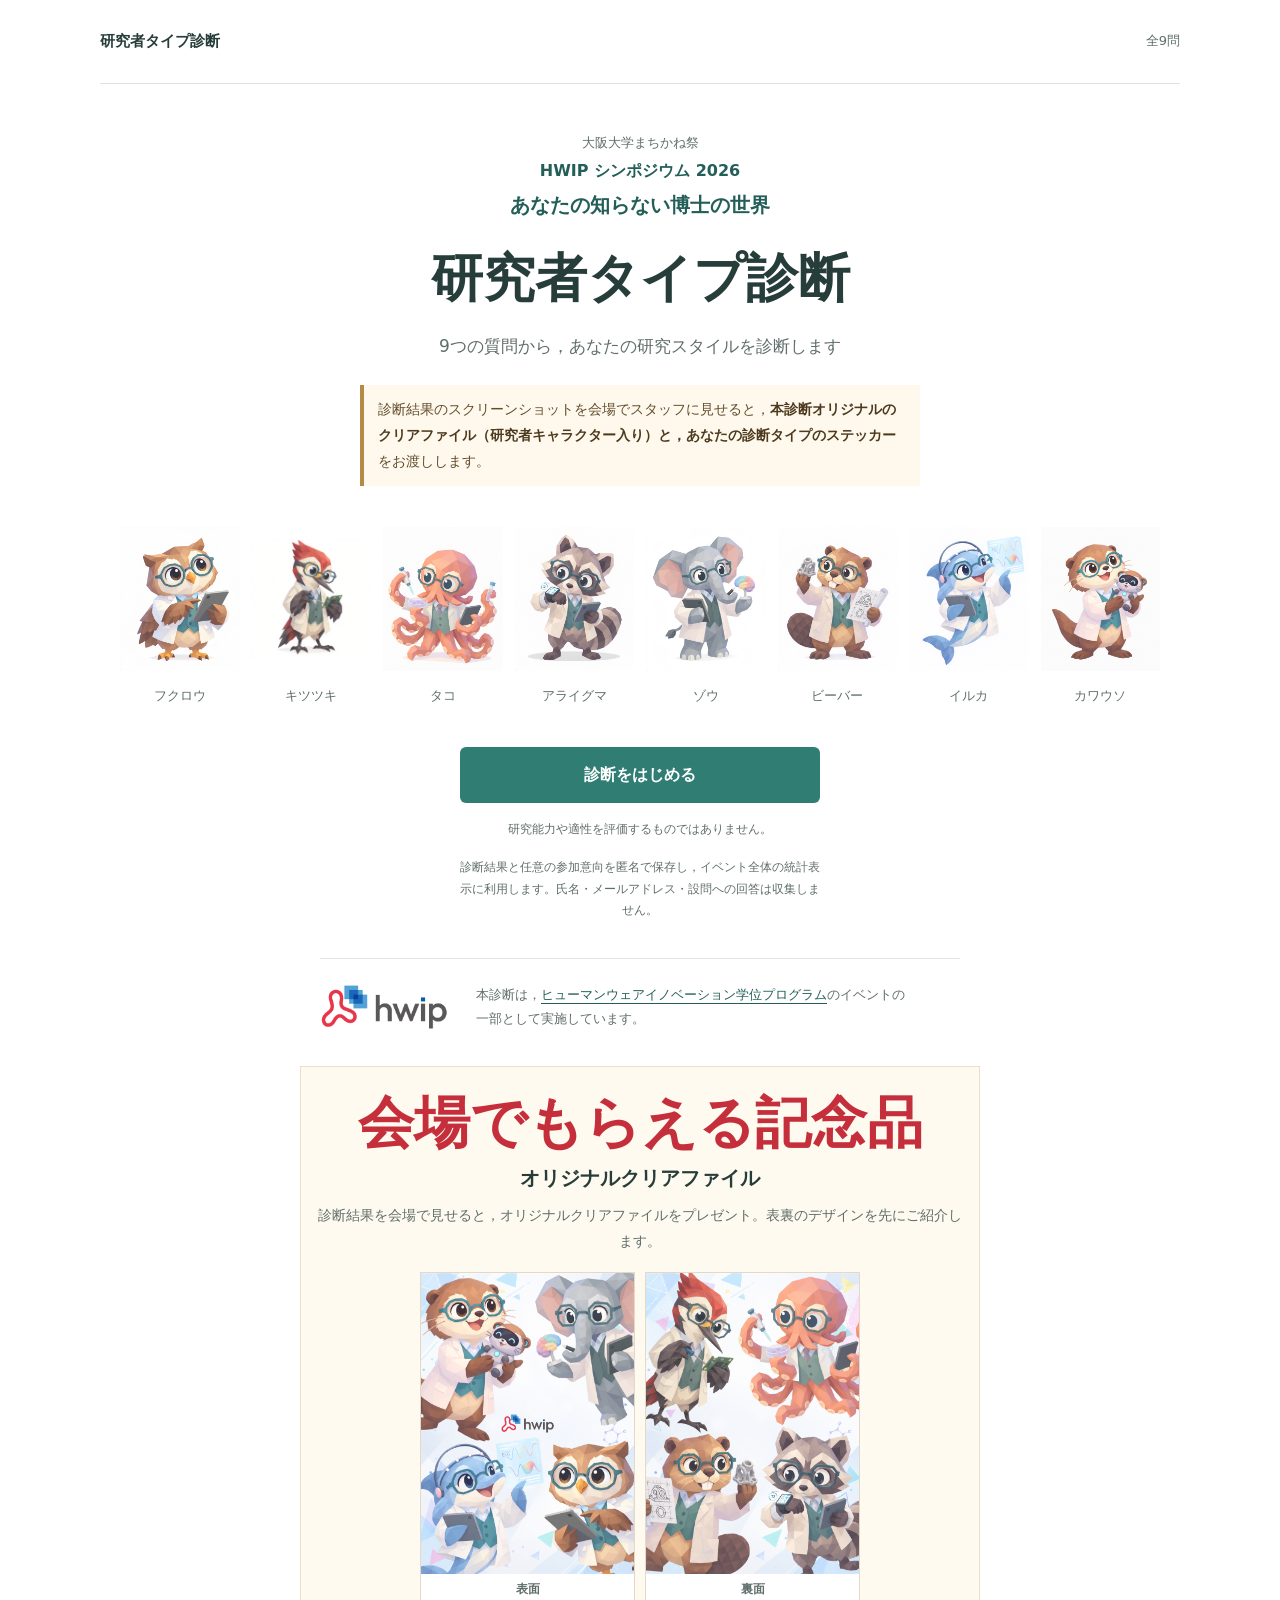
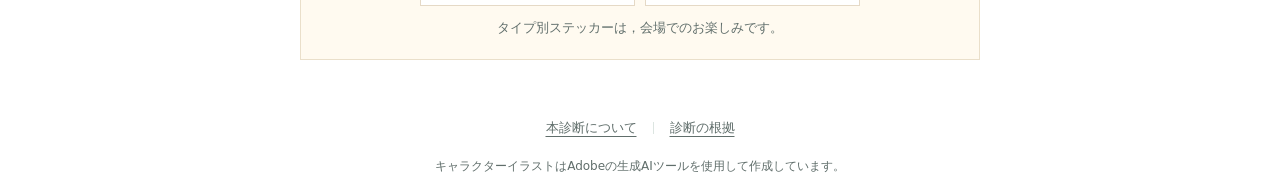
==== commit 15cb117a: "Unify speaker accents and clarify diagnosis gift" ====
--- a/index.html
+++ b/index.html
@@ -25,7 +25,7 @@
           <p class="event-catch"><span>あなたの知らない</span><span>博士の世界</span></p>
           <h1 id="site-title" tabindex="-1"><span>研究者タイプ</span><span>診断</span></h1>
           <p class="lead"><span>9つの質問から，</span><span>あなたの研究スタイルを診断します</span></p>
-          <p class="gift-note">診断結果のスクリーンショットを会場でスタッフに見せると，<strong>オリジナルクリアファイルとあなたの診断タイプのステッカー</strong>をお渡しします。</p>
+          <p class="gift-note">診断結果のスクリーンショットを会場でスタッフに見せると，<strong>本診断オリジナルのクリアファイル（研究者キャラクター入り）と，あなたの診断タイプのステッカー</strong>をお渡しします。</p>
         </div>
         <div id="character-gallery" class="character-gallery" aria-label="8タイプのキャラクター"></div>
         <div class="start-actions">
@@ -117,7 +117,7 @@
           <h3 id="venue-title">詳しい結果は、会場で。</h3>
           <a class="event-link" href="https://www.hwip.osaka-u.ac.jp/symposium2026/"><span>HWIPシンポジウム2026 特設ページを見る</span><span aria-hidden="true">→</span></a>
             <p>ここでは、あなたのタイプを簡単にご紹介しています。診断結果の詳しい内容は、会場でチェック！</p>
-            <p class="gift-note venue-gift-note"><strong>診断結果のスクリーンショットを会場でスタッフに見せると，オリジナルクリアファイルとあなたの診断タイプのステッカーをお渡しします。</strong></p>
+            <p class="gift-note venue-gift-note"><strong>診断結果のスクリーンショットを会場でスタッフに見せると，本診断オリジナルのクリアファイル（研究者キャラクター入り）と，あなたの診断タイプのステッカーをお渡しします。</strong></p>
             <p>みなさんの研究者タイプの集計結果も，会場で紹介する予定です。</p>
             <p id="collection-status" class="storage-status" role="status" hidden></p>
             <button id="collection-retry" type="button" class="text-button" hidden>保存を再試行</button>
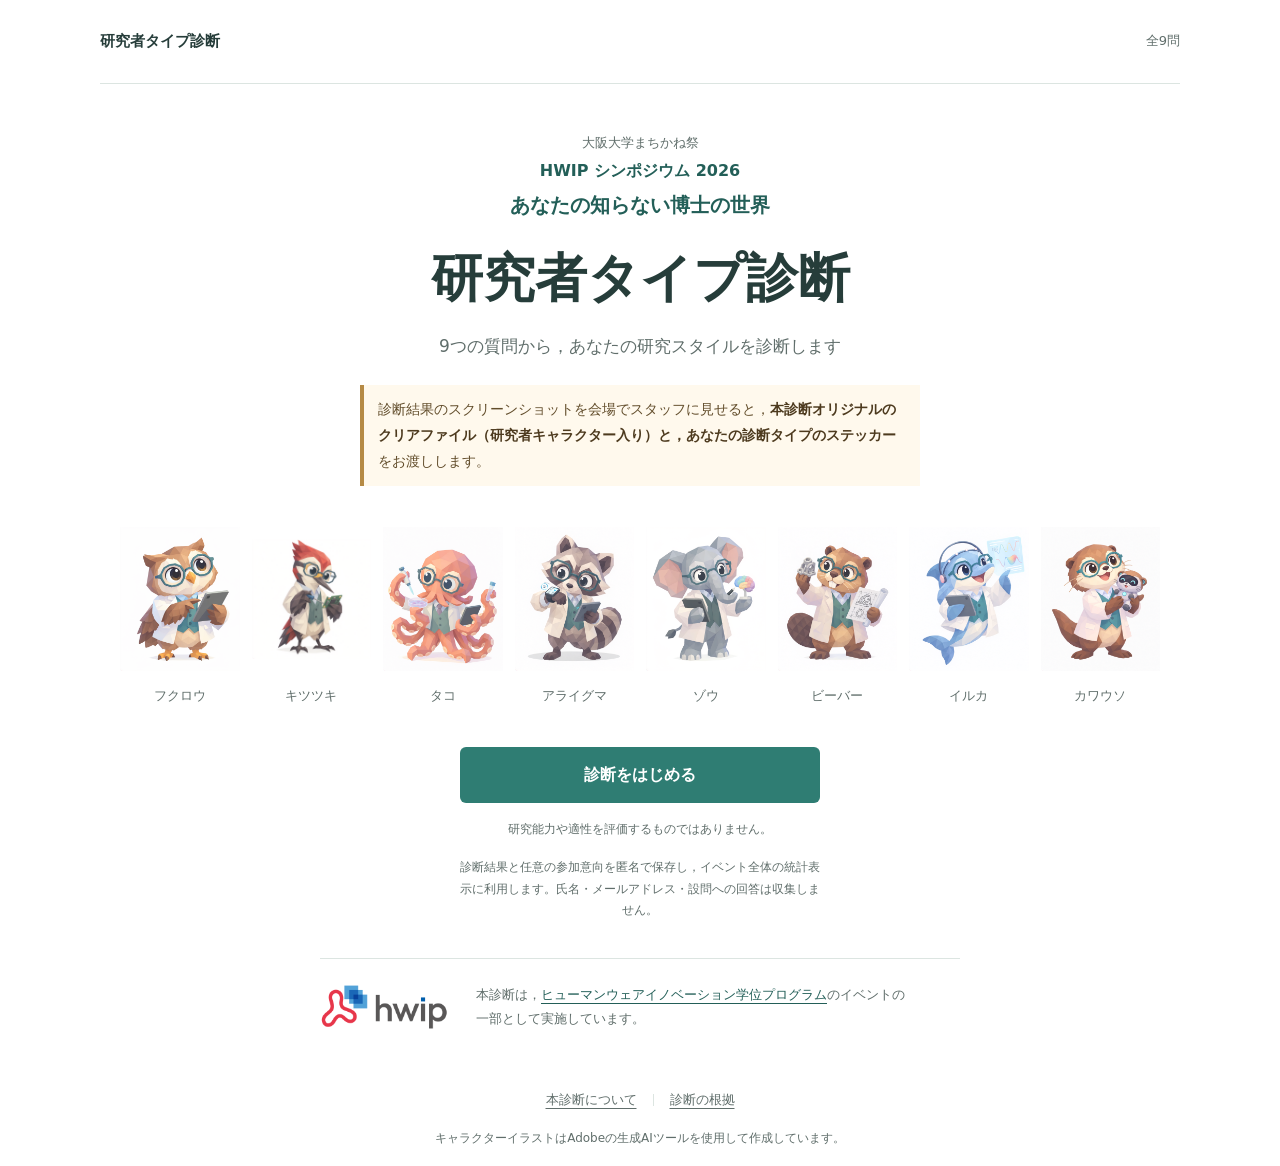
==== commit 8afae7f9: "Move clear file showcase to result screen" ====
--- a/index.html
+++ b/index.html
@@ -38,22 +38,6 @@
           <img class="program-logo" src="assets/images/logo.png" width="800" height="300" alt="ヒューマンウェアイノベーション学位プログラム（HWIP）のロゴ" />
           <p>本診断は，<a href="https://www.hwip.osaka-u.ac.jp/" target="_blank" rel="noopener noreferrer" title="公式サイト（新しいタブで開きます）">ヒューマンウェア<wbr />イノベーション<wbr />学位プログラム</a>のイベントの一部として実施しています。</p>
         </div>
-        <section class="file-showcase" aria-labelledby="file-showcase-title">
-          <p class="eyebrow">会場でもらえる記念品</p>
-          <h2 id="file-showcase-title">オリジナルクリアファイル</h2>
-          <p>診断結果を会場で見せると，オリジナルクリアファイルをプレゼント。表裏のデザインを先にご紹介します。</p>
-          <div class="file-showcase-visuals">
-            <figure>
-              <img src="assets/images/file_omote.png" alt="オリジナルクリアファイル 表面" width="1414" height="2000" />
-              <figcaption>表面</figcaption>
-            </figure>
-            <figure>
-              <img src="assets/images/file_ura.png" alt="オリジナルクリアファイル 裏面" width="1414" height="2000" />
-              <figcaption>裏面</figcaption>
-            </figure>
-          </div>
-          <p class="file-showcase-note">タイプ別ステッカーは，会場でのお楽しみです。</p>
-        </section>
         <noscript><p class="notice">診断にはJavaScriptが必要です。ブラウザの設定で有効にしてください。</p></noscript>
       </section>
       <section id="question-screen" class="question-screen" aria-labelledby="question-title" hidden>
@@ -111,6 +95,22 @@
             <button type="button" id="home-button" class="text-button">トップページに戻る</button>
           </div>
         </div>
+        <section class="file-showcase" aria-labelledby="file-showcase-title">
+          <p class="eyebrow">会場でもらえる記念品</p>
+          <h2 id="file-showcase-title">オリジナルクリアファイル</h2>
+          <p>診断結果を会場で見せると，オリジナルクリアファイルをプレゼント。表裏のデザインをご紹介します。</p>
+          <div class="file-showcase-visuals">
+            <figure>
+              <img src="assets/images/file_omote.png" alt="オリジナルクリアファイル 表面" width="1414" height="2000" />
+              <figcaption>表面</figcaption>
+            </figure>
+            <figure>
+              <img src="assets/images/file_ura.png" alt="オリジナルクリアファイル 裏面" width="1414" height="2000" />
+              <figcaption>裏面</figcaption>
+            </figure>
+          </div>
+          <p class="file-showcase-note">タイプ別ステッカーは，会場でのお楽しみです。</p>
+        </section>
         <section class="venue-section" aria-labelledby="venue-title">
           <div class="venue-inner">
             <p class="eyebrow">会場でもっと楽しもう</p>
